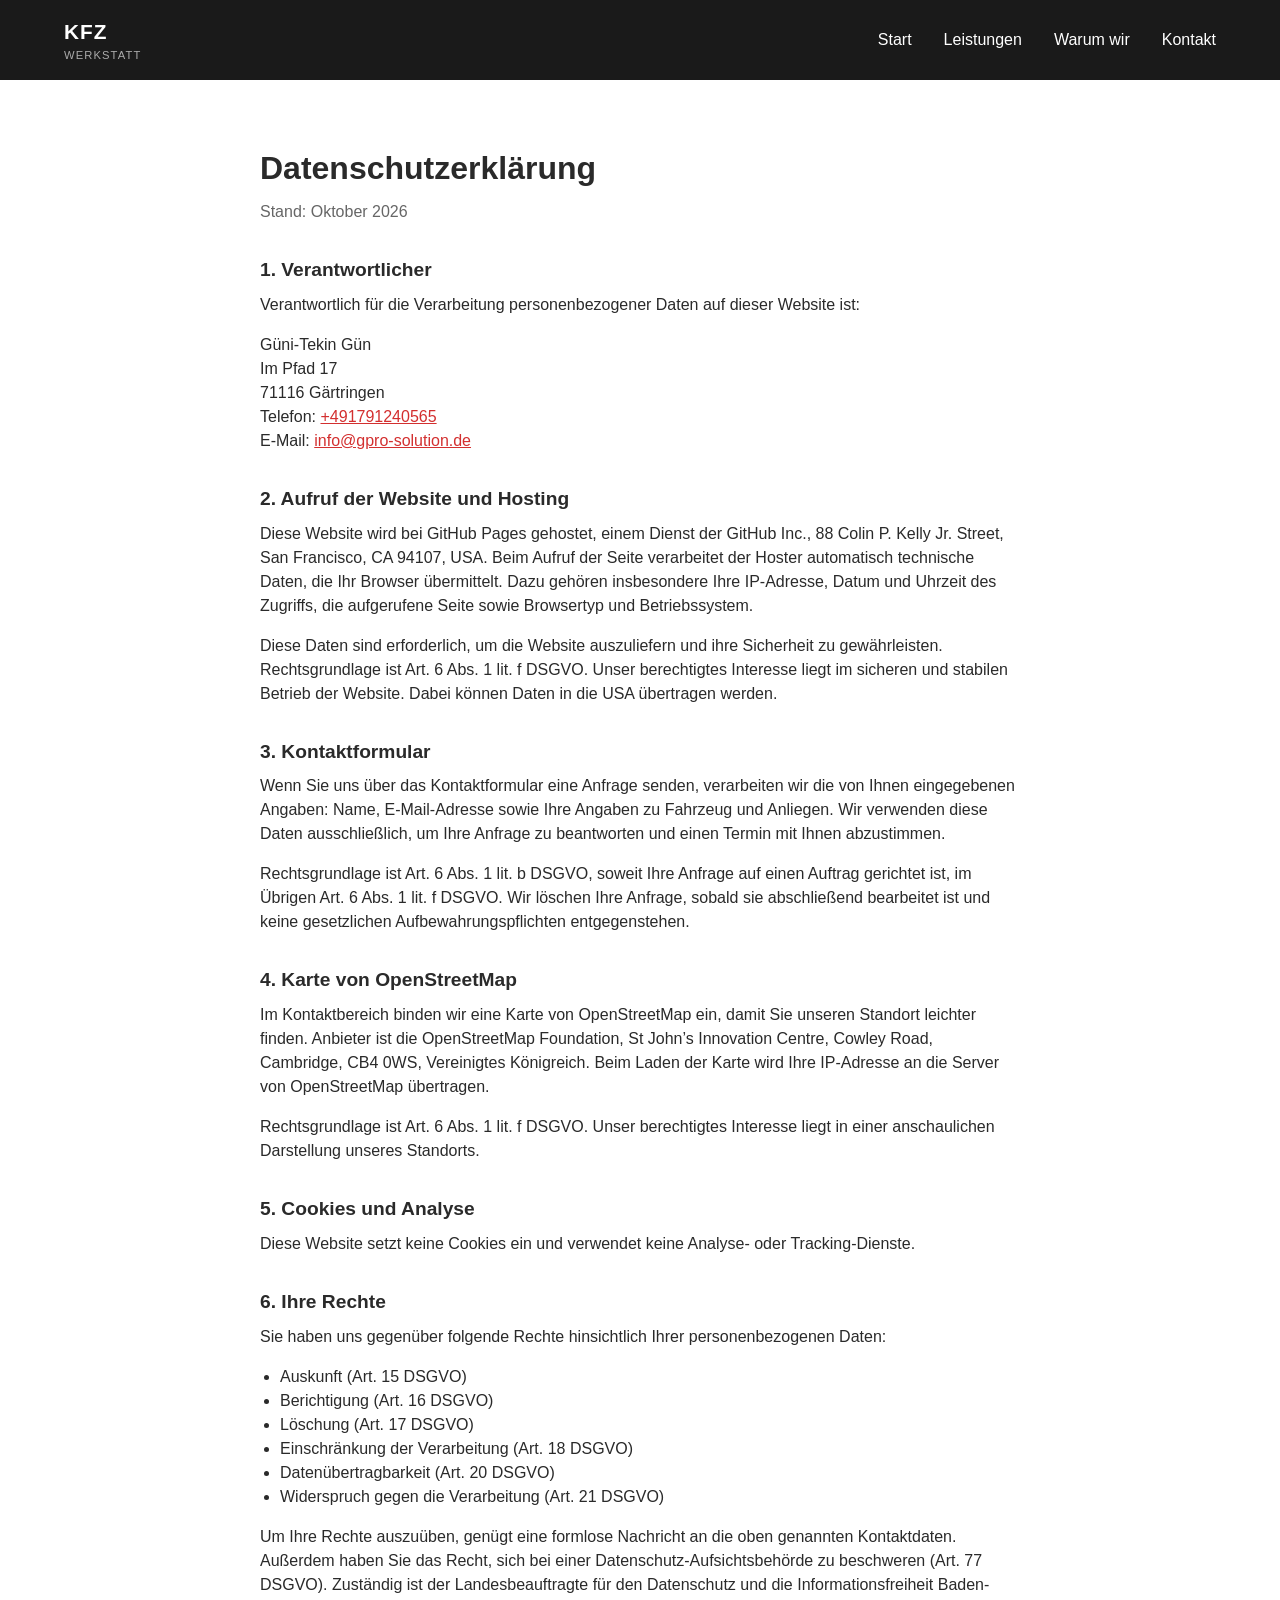
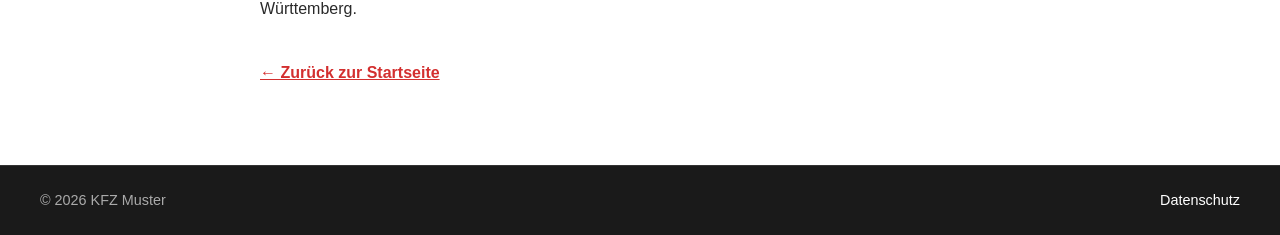
==== datenschutz.html @ 0c438302 "Datenschutzerklärung Datenschutzerklärung hinzugefügt" ====
<!DOCTYPE html>
<html lang="de">
<head>
  <meta charset="UTF-8">
  <meta name="viewport" content="width=device-width, initial-scale=1.0">
  <title>Datenschutzerklärung – KFZ Werkstatt Muster</title>
  <link rel="stylesheet" href="assets/css/style.css">
</head>
<body>

  <header class="site-header">
    <div class="header-inner">
      <a href="index.html" class="logo logo-link">
        <span class="logo-name">KFZ </span>
        <span class="logo-sub">Werkstatt</span>
      </a>
      <button class="burger" id="burgerBtn" aria-label="Menü öffnen">
        <span></span>
        <span></span>
        <span></span>
      </button>
      <nav class="main-nav" id="mainNav">
        <a href="index.html#hero">Start</a>
        <a href="index.html#leistungen">Leistungen</a>
        <a href="index.html#warum-wir">Warum wir</a>
        <a href="index.html#kontakt">Kontakt</a>
      </nav>
    </div>
  </header>

  <main class="legal">
    <div class="legal-inner">
      <h1>Datenschutzerklärung</h1>
      <p class="section-sub">Stand: Oktober 2026</p>

      <h2>1. Verantwortlicher</h2>
      <p>Verantwortlich für die Verarbeitung personenbezogener Daten auf dieser Website ist:</p>
      <p>
        Güni-Tekin Gün<br>
        Im Pfad 17<br>
        71116 Gärtringen<br>
        Telefon: <a href="tel:+491791240565">+491791240565</a><br>
        E-Mail: <a href="mailto:info@gpro-solution.de">info@gpro-solution.de</a>
      </p>

      <h2>2. Aufruf der Website und Hosting</h2>
      <p>
        Diese Website wird bei GitHub Pages gehostet, einem Dienst der GitHub Inc.,
        88 Colin P. Kelly Jr. Street, San Francisco, CA 94107, USA. Beim Aufruf der
        Seite verarbeitet der Hoster automatisch technische Daten, die Ihr Browser
        übermittelt. Dazu gehören insbesondere Ihre IP-Adresse, Datum und Uhrzeit des
        Zugriffs, die aufgerufene Seite sowie Browsertyp und Betriebssystem.
      </p>
      <p>
        Diese Daten sind erforderlich, um die Website auszuliefern und ihre Sicherheit
        zu gewährleisten. Rechtsgrundlage ist Art. 6 Abs. 1 lit. f DSGVO. Unser
        berechtigtes Interesse liegt im sicheren und stabilen Betrieb der Website.
        Dabei können Daten in die USA übertragen werden.
      </p>

      <h2>3. Kontaktformular</h2>
      <p>
        Wenn Sie uns über das Kontaktformular eine Anfrage senden, verarbeiten wir die
        von Ihnen eingegebenen Angaben: Name, E-Mail-Adresse sowie Ihre Angaben zu
        Fahrzeug und Anliegen. Wir verwenden diese Daten ausschließlich, um Ihre
        Anfrage zu beantworten und einen Termin mit Ihnen abzustimmen.
      </p>
      <p>
        Rechtsgrundlage ist Art. 6 Abs. 1 lit. b DSGVO, soweit Ihre Anfrage auf einen
        Auftrag gerichtet ist, im Übrigen Art. 6 Abs. 1 lit. f DSGVO. Wir löschen Ihre
        Anfrage, sobald sie abschließend bearbeitet ist und keine gesetzlichen
        Aufbewahrungspflichten entgegenstehen.
      </p>

      <h2>4. Karte von OpenStreetMap</h2>
      <p>
        Im Kontaktbereich binden wir eine Karte von OpenStreetMap ein, damit Sie unseren
        Standort leichter finden. Anbieter ist die OpenStreetMap Foundation,
        St John’s Innovation Centre, Cowley Road, Cambridge, CB4 0WS, Vereinigtes
        Königreich. Beim Laden der Karte wird Ihre IP-Adresse an die Server von
        OpenStreetMap übertragen.
      </p>
      <p>
        Rechtsgrundlage ist Art. 6 Abs. 1 lit. f DSGVO. Unser berechtigtes Interesse
        liegt in einer anschaulichen Darstellung unseres Standorts.
      </p>

      <h2>5. Cookies und Analyse</h2>
      <p>
        Diese Website setzt keine Cookies ein und verwendet keine Analyse- oder
        Tracking-Dienste.
      </p>

      <h2>6. Ihre Rechte</h2>
      <p>Sie haben uns gegenüber folgende Rechte hinsichtlich Ihrer personenbezogenen Daten:</p>
      <ul>
        <li>Auskunft (Art. 15 DSGVO)</li>
        <li>Berichtigung (Art. 16 DSGVO)</li>
        <li>Löschung (Art. 17 DSGVO)</li>
        <li>Einschränkung der Verarbeitung (Art. 18 DSGVO)</li>
        <li>Datenübertragbarkeit (Art. 20 DSGVO)</li>
        <li>Widerspruch gegen die Verarbeitung (Art. 21 DSGVO)</li>
      </ul>
      <p>
        Um Ihre Rechte auszuüben, genügt eine formlose Nachricht an die oben genannten
        Kontaktdaten. Außerdem haben Sie das Recht, sich bei einer
        Datenschutz-Aufsichtsbehörde zu beschweren (Art. 77 DSGVO). Zuständig ist der
        Landesbeauftragte für den Datenschutz und die Informationsfreiheit
        Baden-Württemberg.
      </p>

      <p class="legal-back"><a href="index.html">← Zurück zur Startseite</a></p>
    </div>
  </main>

  <footer class="site-footer">
    <div class="footer-inner">
      <span>© 2026 KFZ Muster</span>
      <nav class="footer-nav">
        <a href="datenschutz.html">Datenschutz</a>
      </nav>
    </div>
  </footer>

  <script src="assets/js/script.js"></script>
</body>
</html>
---- assets/css/style.css ----
/* --- Grundlagen --- */
html {
    scroll-behavior: smooth;
  }
* {
    margin: 0;
    padding: 0;
    box-sizing: border-box;
  }
  
  :root {
    --color-dark: #1a1a1a;
    --color-red: #d32f2f;
    --color-bg: #f5f3ef;
    --color-text: #2a2a2a;
    --font-main: 'Barlow', Arial, sans-serif;
  }
  
  body {
    font-family: var(--font-main);
    color: var(--color-text);
    line-height: 1.5;
  }
  
  /* --- Header --- */
  .site-header {
    position: sticky;
    top: 0;
    background: var(--color-dark);
    z-index: 100;
  }

  section[id] {
    scroll-margin-top: 80px;
  }
  
  .header-inner {
    display: flex;
    justify-content: space-between;
    align-items: center;
    padding: 1rem 1.5rem;
    max-width: 1200px;
    margin: 0 auto;
  }
  
  .logo-name {
    display: block;
    color: white;
    font-weight: 700;
    font-size: 1.3rem;
    letter-spacing: 0.05em;
  }
  
  .logo-sub {
    display: block;
    color: #aaa;
    font-size: 0.7rem;
    letter-spacing: 0.1em;
    text-transform: uppercase;
  }
  
  /* Navigation - Desktop */
  .main-nav {
    display: flex;
    gap: 2rem;
  }
  
  .main-nav a {
    color: white;
    text-decoration: none;
    font-weight: 500;
  }
  
  .main-nav a:hover {
    color: var(--color-red);
  }
  
  /* Hamburger - nur auf Mobile sichtbar */
  .burger {
    display: none;
    flex-direction: column;
    gap: 5px;
    background: none;
    border: none;
    cursor: pointer;
    padding: 0.5rem;
  }
  
  .burger span {
    width: 25px;
    height: 3px;
    background: white;
  }
  
  /* --- Hero --- */
  .hero {
    position: relative;
    padding: 6rem 1.5rem;
    background-image:
      linear-gradient(rgba(255, 255, 255, 0.462), rgba(255, 255, 255, 0.75)),
      url('../images/Werkstatt_StockBild.png');
    background-size: cover;
    background-position: center;
    background-repeat: no-repeat;
  }
  
  .hero-text {
    max-width: 1200px;
    margin: 0 auto;
  }
  
  .hero h1 {
    font-size: 2.8rem;
    line-height: 1.1;
    margin: 1rem 0;
  }
  
  .highlight {
    color: var(--color-red);
  }
  
  .hero-kicker {
    color: var(--color-red);
    font-weight: 700;
    letter-spacing: 0.05em;
  }
  
  .hero-desc {
    max-width: 500px;
    margin: 1rem 0 2rem;
    font-size: 1.05rem;
  }
  
  .btn-primary {
    display: inline-block;
    background: var(--color-red);
    color: white;
    padding: 1rem 2rem;
    text-decoration: none;
    font-weight: 700;
    letter-spacing: 0.03em;
  }
  
  .btn-primary:hover {
    background: #a02525;
  }
  
  /* --- Mobile --- */
  @media (max-width: 768px) {
    .burger {
      display: flex;
    }
  
    .main-nav {
      display: none;
      flex-direction: column;
      position: absolute;
      top: 100%;
      left: 0;
      right: 0;
      background: var(--color-dark);
      padding: 1rem 1.5rem;
    }
  
    .main-nav.is-open {
      display: flex;
    }
  
    .hero h1 {
      font-size: 2rem;
    }
  }
  /* --- Services --- */
.services {
    background: white;
    padding: 4rem 1.5rem;
  }
  
  .services-inner {
    max-width: 1200px;
    margin: 0 auto;
  }
  
  .services h2 {
    font-size: 2rem;
    margin-bottom: 0.5rem;
  }
  
  .section-sub {
    color: #666;
    margin-bottom: 2.5rem;
  }
  
  .services-grid {
    display: grid;
    grid-template-columns: repeat(auto-fit, minmax(280px, 1fr));
    gap: 1.5rem;
  }
  
  .service-card {
    background: var(--color-bg);
    padding: 2rem;
    border: 1px solid #e5e2dc;
    transition: transform 0.2s ease, box-shadow 0.2s ease;
  }
  
  .service-card:hover {
    transform: translateY(-4px);
    box-shadow: 0 8px 20px rgba(0,0,0,0.08);
  }
  
  .service-icon {
    font-size: 2rem;
    margin-bottom: 1rem;
  }
  
  .service-card h3 {
    margin-bottom: 0.5rem;
    font-size: 1.2rem;
  }
  
  .service-card p {
    color: #555;
    font-size: 0.95rem;
  }
  /* --- Why Us --- */
.why-us {
    background: var(--color-dark);
    padding: 4rem 1.5rem;
    color: white;
  }
  
  .why-us-inner {
    max-width: 1200px;
    margin: 0 auto;
  }
  
  .why-us h2 {
    font-size: 2rem;
    margin-bottom: 0.5rem;
    color: white;
  }
  
  .why-us .section-sub {
    color: #bbb;
    margin-bottom: 2.5rem;
  }
  
  .why-grid {
    display: grid;
    grid-template-columns: repeat(auto-fit, minmax(260px, 1fr));
    gap: 2rem;
  }
  
  .why-number {
    font-size: 2.5rem;
    font-weight: 700;
    color: var(--color-red);
    margin-bottom: 0.5rem;
  }
  
  .why-card h3 {
    font-size: 1.2rem;
    margin-bottom: 0.5rem;
    color: white;
  }
  
  .why-card p {
    color: #ccc;
    font-size: 0.95rem;
  }
  /* --- Contact --- */
.contact {
    background: white;
    padding: 4rem 1.5rem;
  }
  
  .contact-inner {
    max-width: 1200px;
    margin: 0 auto;
  }
  
  .contact h2 {
    font-size: 2rem;
    margin-bottom: 0.5rem;
  }
  
  .contact-grid {
    display: grid;
    grid-template-columns: 1fr 1fr;
    gap: 3rem;
    margin-top: 2.5rem;
  }
  
  .contact-info h3 {
    font-size: 1rem;
    text-transform: uppercase;
    letter-spacing: 0.05em;
    color: var(--color-red);
    margin-top: 1.5rem;
    margin-bottom: 0.3rem;
  }

  .contact-image {
    width: 100%;
    height: 100%;
    min-height: 280px;
    object-fit: cover;
  }
  
  .contact-info h3:first-child {
    margin-top: 0;
  }
  
  .contact-info a {
    color: var(--color-text);
  }
  
  .map-wrapper {
    margin-top: 1.5rem;
  }
  
  /* Formular */
  .contact-form {
    display: flex;
    flex-direction: column;
    gap: 0.4rem;
  }
  
  .contact-form label {
    font-weight: 600;
    font-size: 0.9rem;
    margin-top: 0.8rem;
  }
  
  .contact-form input,
  .contact-form textarea {
    padding: 0.7rem;
    border: 1px solid #ccc;
    font-family: inherit;
    font-size: 1rem;
  }
  
  .contact-form input:focus,
  .contact-form textarea:focus {
    outline: none;
    border-color: var(--color-red);
  }
  
  .checkbox-label {
    display: flex;
    align-items: flex-start;
    gap: 0.5rem;
    font-weight: 400;
    font-size: 0.85rem;
  }
  
  .checkbox-label input {
    width: auto;
    margin-top: 0.2rem;
  }
  
  .contact-form button {
    margin-top: 1.5rem;
    border: none;
    cursor: pointer;
    width: fit-content;
  }
  
  /* Mobile: Grid untereinander */
  @media (max-width: 768px) {
    .contact-grid {
      grid-template-columns: 1fr;
    }
  }
  /* --- Rechtstexte (Datenschutz) --- */
  .logo-link {
    text-decoration: none;
  }

  .legal {
    background: white;
    padding: 4rem 1.5rem;
  }

  .legal-inner {
    max-width: 760px;
    margin: 0 auto;
  }

  .legal h1 {
    font-size: 2rem;
    margin-bottom: 0.5rem;
  }

  .legal h2 {
    font-size: 1.2rem;
    margin: 2rem 0 0.5rem;
  }

  .legal p {
    margin-bottom: 1rem;
  }

  .legal ul {
    margin: 0 0 1rem 1.25rem;
  }

  .legal a {
    color: var(--color-red);
  }

  .legal-back {
    margin-top: 2.5rem;
    font-weight: 600;
  }

  /* --- Footer --- */
  .site-footer {
    background: var(--color-dark);
    color: #aaa;
    padding: 1.5rem;
    font-size: 0.9rem;
    border-top: 1px solid #333;
  }

  .footer-inner {
    display: flex;
    justify-content: space-between;
    align-items: center;
    flex-wrap: wrap;
    gap: 0.5rem 2rem;
    max-width: 1200px;
    margin: 0 auto;
  }

  .footer-nav a {
    color: white;
    text-decoration: none;
  }

  .footer-nav a:hover {
    color: var(--color-red);
  }
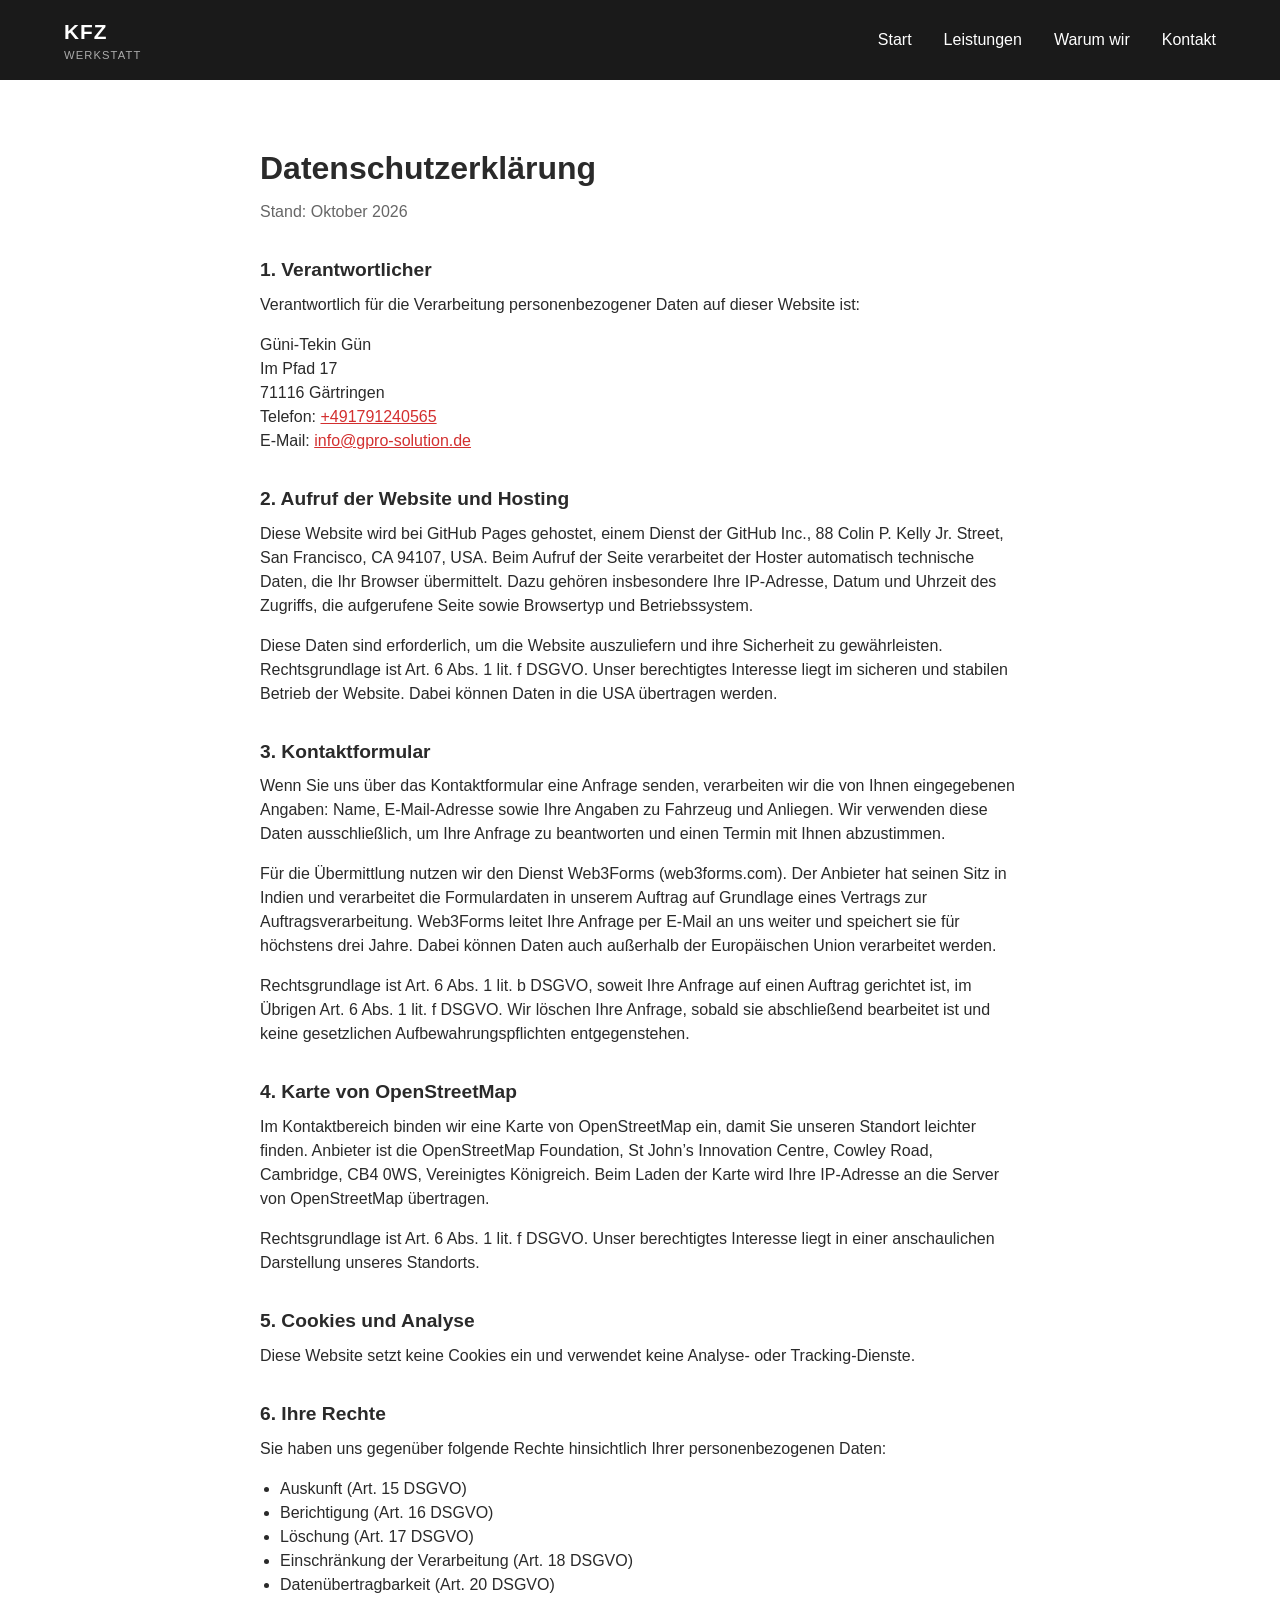
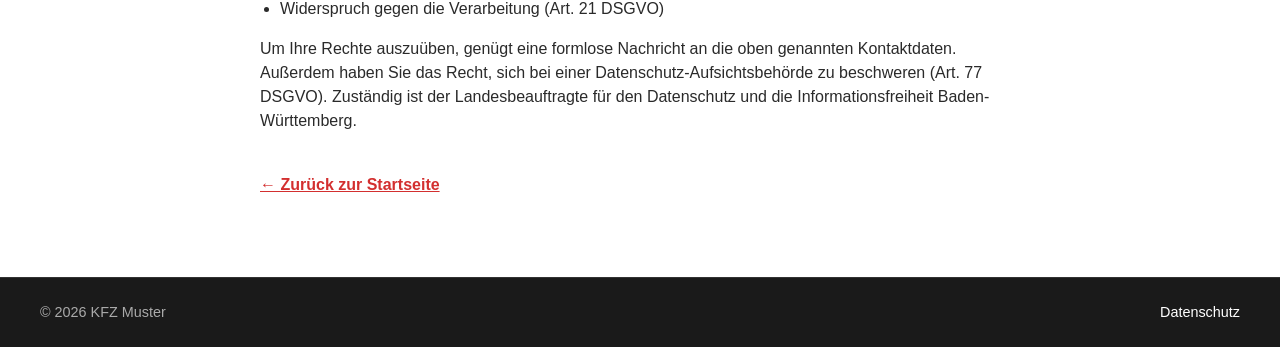
==== commit c7969235: "Kontaktformular mit Web3Forms" ====
--- a/datenschutz.html
+++ b/datenschutz.html
@@ -66,6 +66,14 @@
         Anfrage zu beantworten und einen Termin mit Ihnen abzustimmen.
       </p>
       <p>
+        Für die Übermittlung nutzen wir den Dienst Web3Forms (web3forms.com). Der
+        Anbieter hat seinen Sitz in Indien und verarbeitet die Formulardaten in unserem
+        Auftrag auf Grundlage eines Vertrags zur Auftragsverarbeitung. Web3Forms leitet
+        Ihre Anfrage per E-Mail an uns weiter und speichert sie für höchstens drei
+        Jahre. Dabei können Daten auch außerhalb der Europäischen Union verarbeitet
+        werden.
+      </p>
+      <p>
         Rechtsgrundlage ist Art. 6 Abs. 1 lit. b DSGVO, soweit Ihre Anfrage auf einen
         Auftrag gerichtet ist, im Übrigen Art. 6 Abs. 1 lit. f DSGVO. Wir löschen Ihre
         Anfrage, sobald sie abschließend bearbeitet ist und keine gesetzlichen
--- a/assets/css/style.css
+++ b/assets/css/style.css
@@ -442,3 +442,23 @@
   .footer-nav a:hover {
     color: var(--color-red);
   }
+
+  /* --- Rückmeldung Kontaktformular --- */
+  .form-status {
+    margin-top: 0.8rem;
+    font-weight: 600;
+    min-height: 1.5em;
+  }
+
+  .form-status.is-success {
+    color: #2e7d32;
+  }
+
+  .form-status.is-error {
+    color: var(--color-red);
+  }
+
+  .contact-form button:disabled {
+    opacity: 0.6;
+    cursor: wait;
+  }
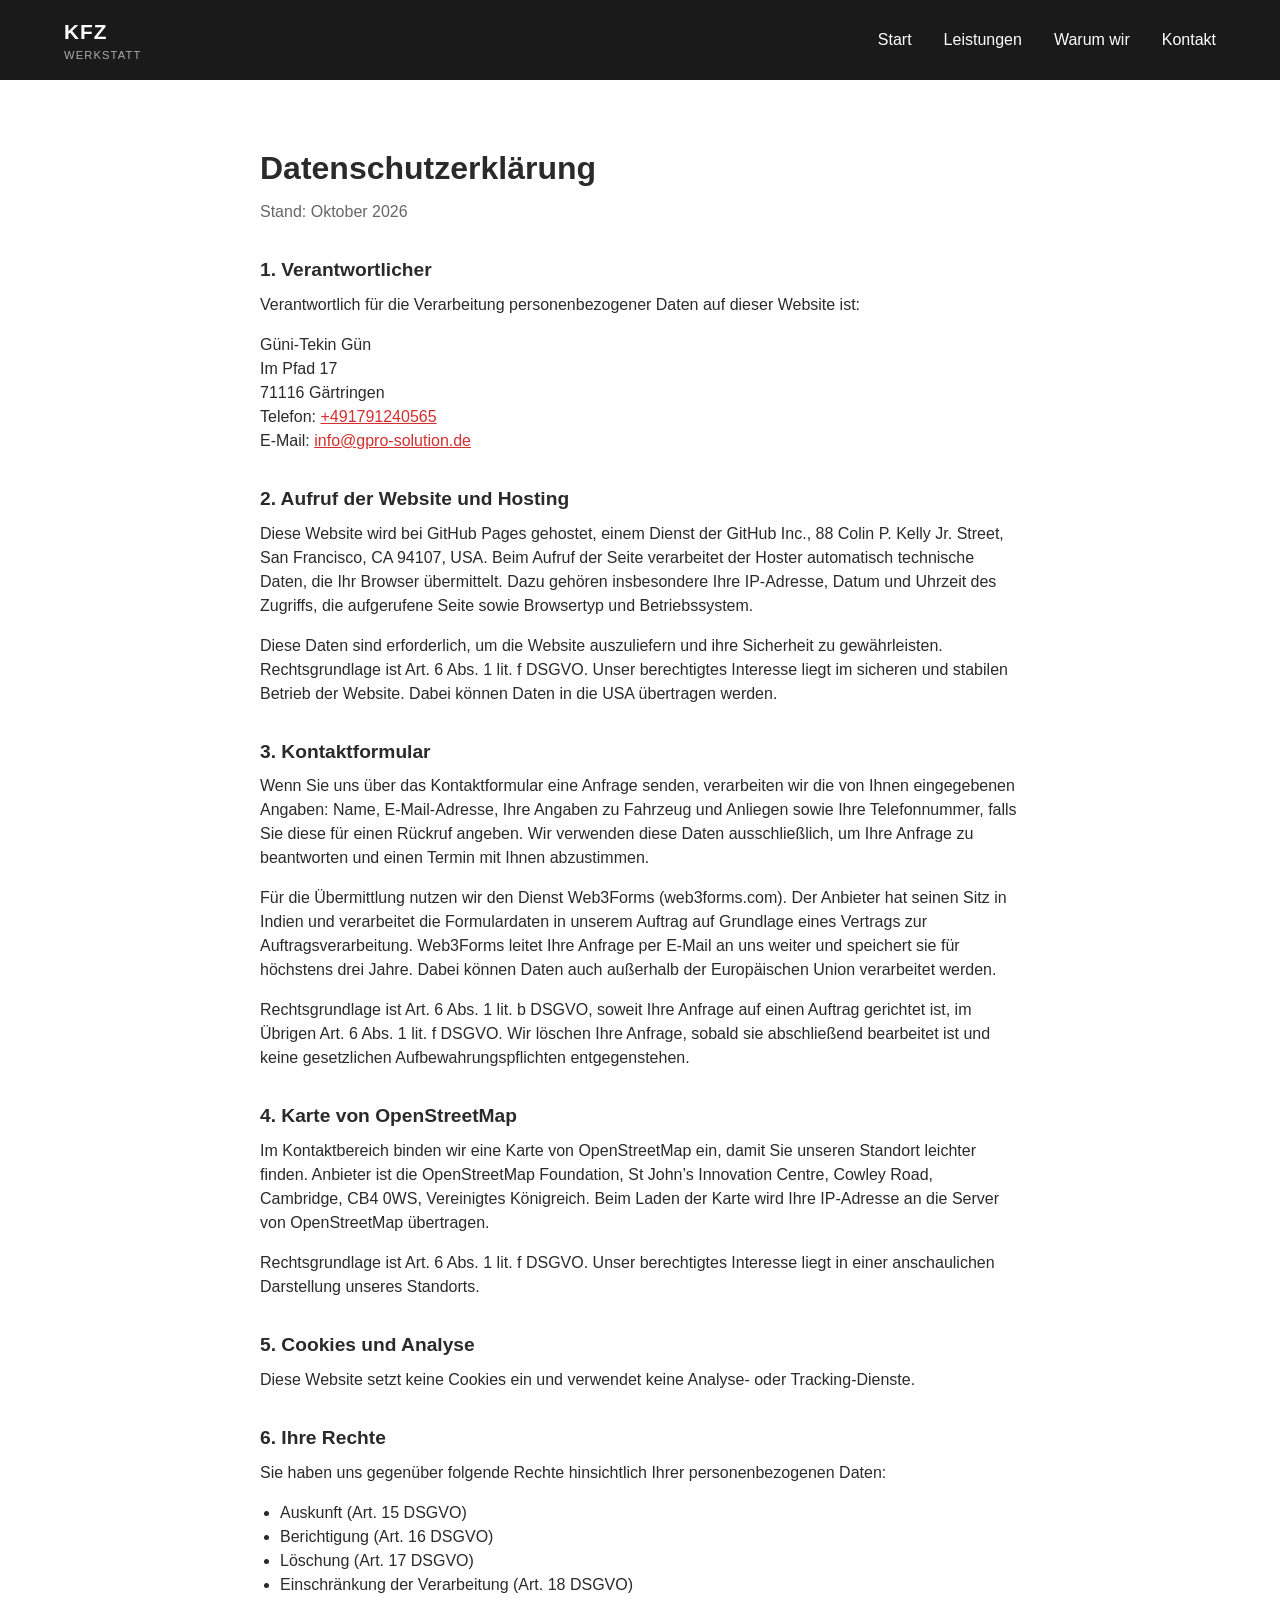
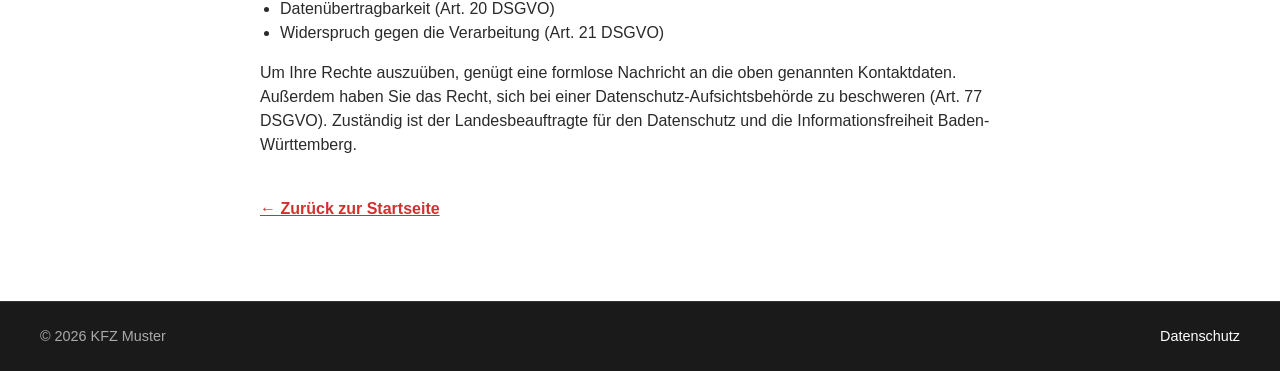
==== commit 8ef3da68: "Telefonfeld im Kontaktformular" ====
--- a/datenschutz.html
+++ b/datenschutz.html
@@ -61,8 +61,9 @@
       <h2>3. Kontaktformular</h2>
       <p>
         Wenn Sie uns über das Kontaktformular eine Anfrage senden, verarbeiten wir die
-        von Ihnen eingegebenen Angaben: Name, E-Mail-Adresse sowie Ihre Angaben zu
-        Fahrzeug und Anliegen. Wir verwenden diese Daten ausschließlich, um Ihre
+        von Ihnen eingegebenen Angaben: Name, E-Mail-Adresse, Ihre Angaben zu Fahrzeug
+        und Anliegen sowie Ihre Telefonnummer, falls Sie diese für einen Rückruf
+        angeben. Wir verwenden diese Daten ausschließlich, um Ihre
         Anfrage zu beantworten und einen Termin mit Ihnen abzustimmen.
       </p>
       <p>
--- a/assets/css/style.css
+++ b/assets/css/style.css
@@ -462,3 +462,8 @@
     opacity: 0.6;
     cursor: wait;
   }
+
+  .label-hint {
+    font-weight: 400;
+    color: #666;
+  }
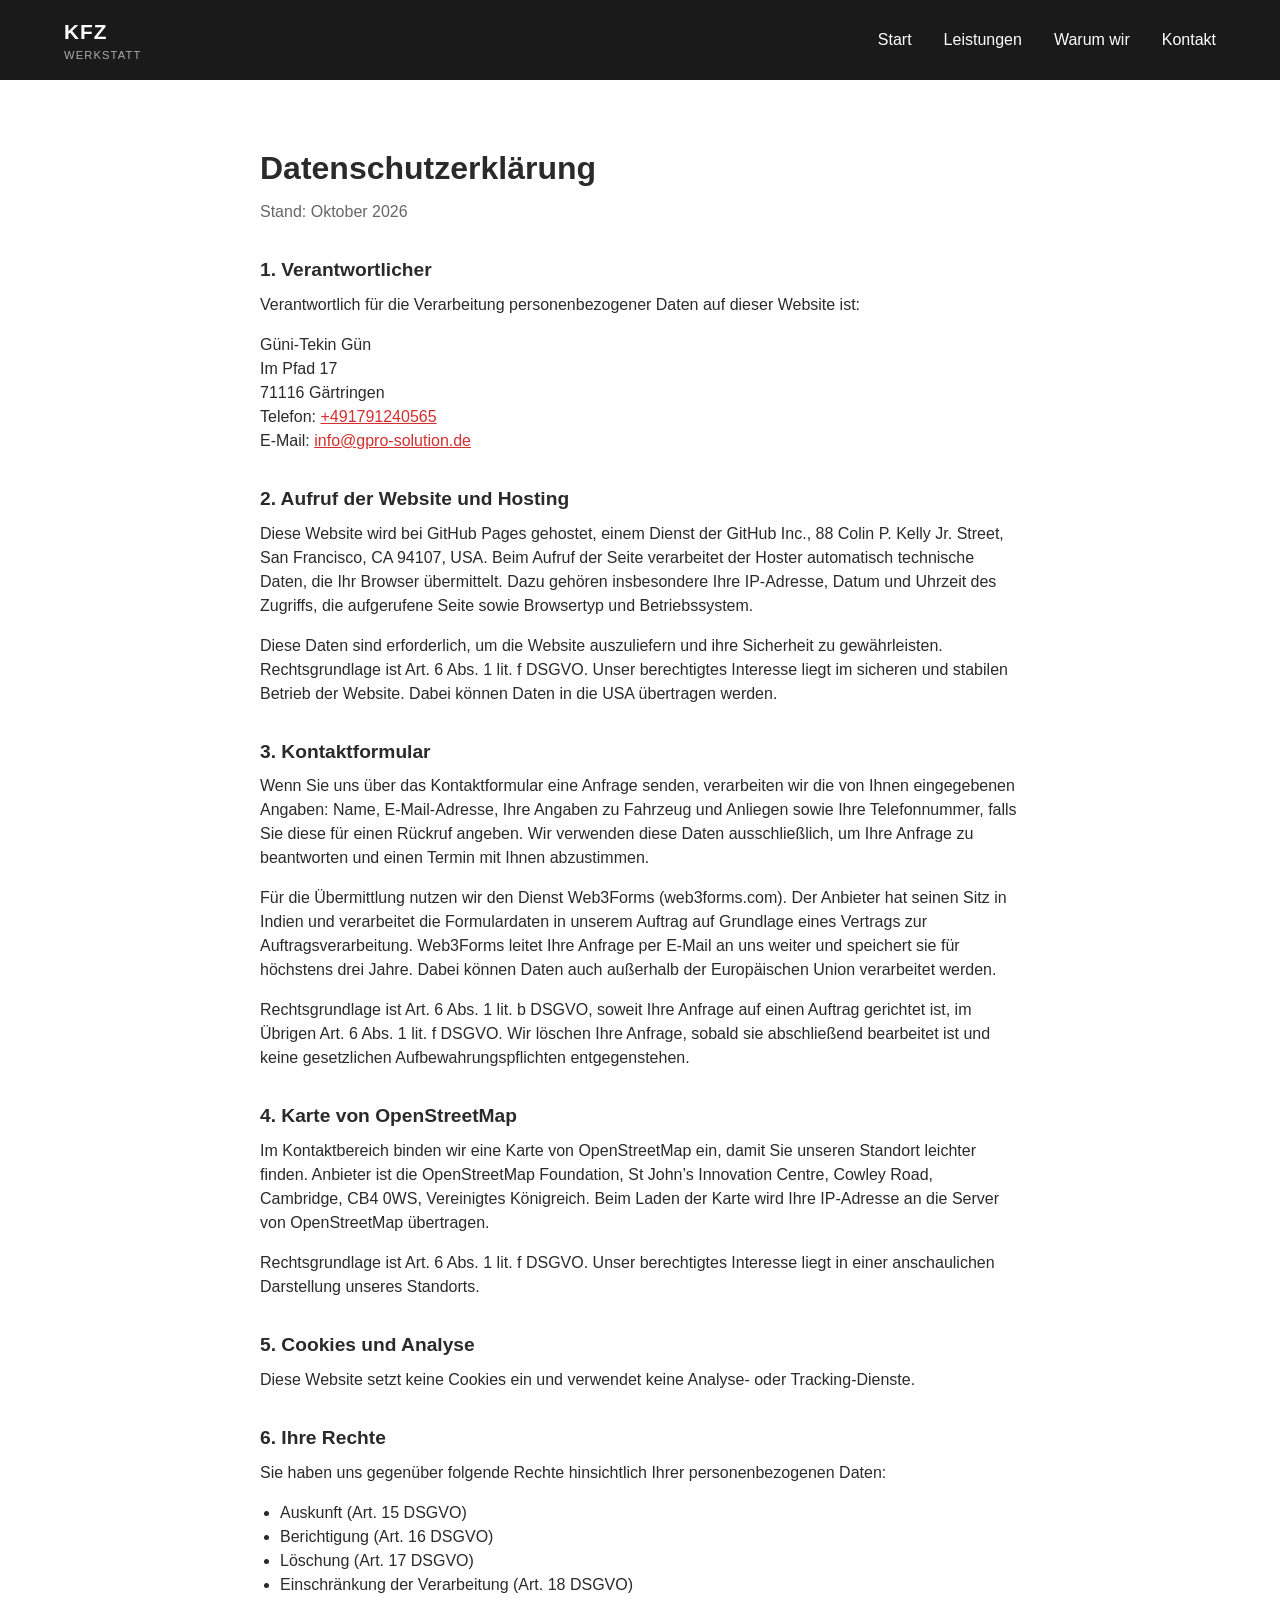
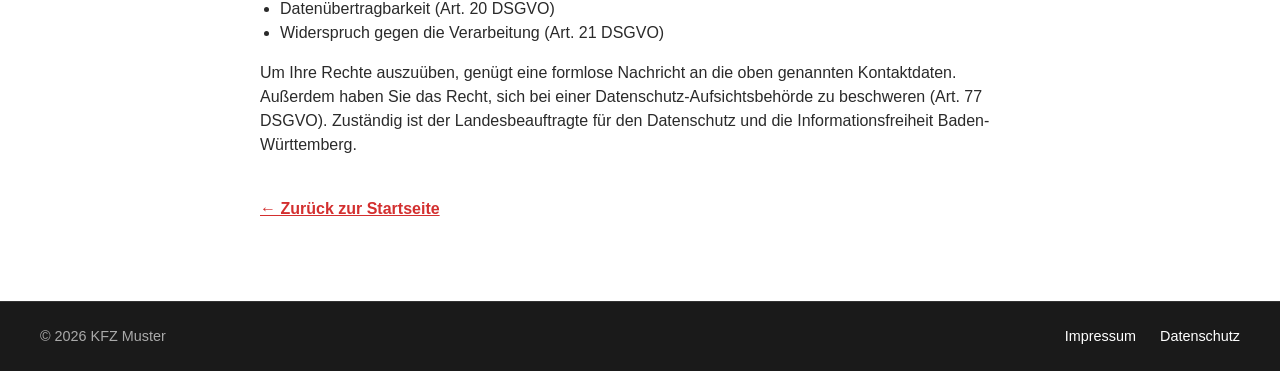
==== commit b39b2fda: "Impressum" ====
--- a/datenschutz.html
+++ b/datenschutz.html
@@ -126,6 +126,7 @@
     <div class="footer-inner">
       <span>© 2026 KFZ Muster</span>
       <nav class="footer-nav">
+        <a href="impressum.html">Impressum</a>
         <a href="datenschutz.html">Datenschutz</a>
       </nav>
     </div>
--- a/assets/css/style.css
+++ b/assets/css/style.css
@@ -434,6 +434,11 @@
     margin: 0 auto;
   }
 
+  .footer-nav {
+    display: flex;
+    gap: 1.5rem;
+  }
+
   .footer-nav a {
     color: white;
     text-decoration: none;
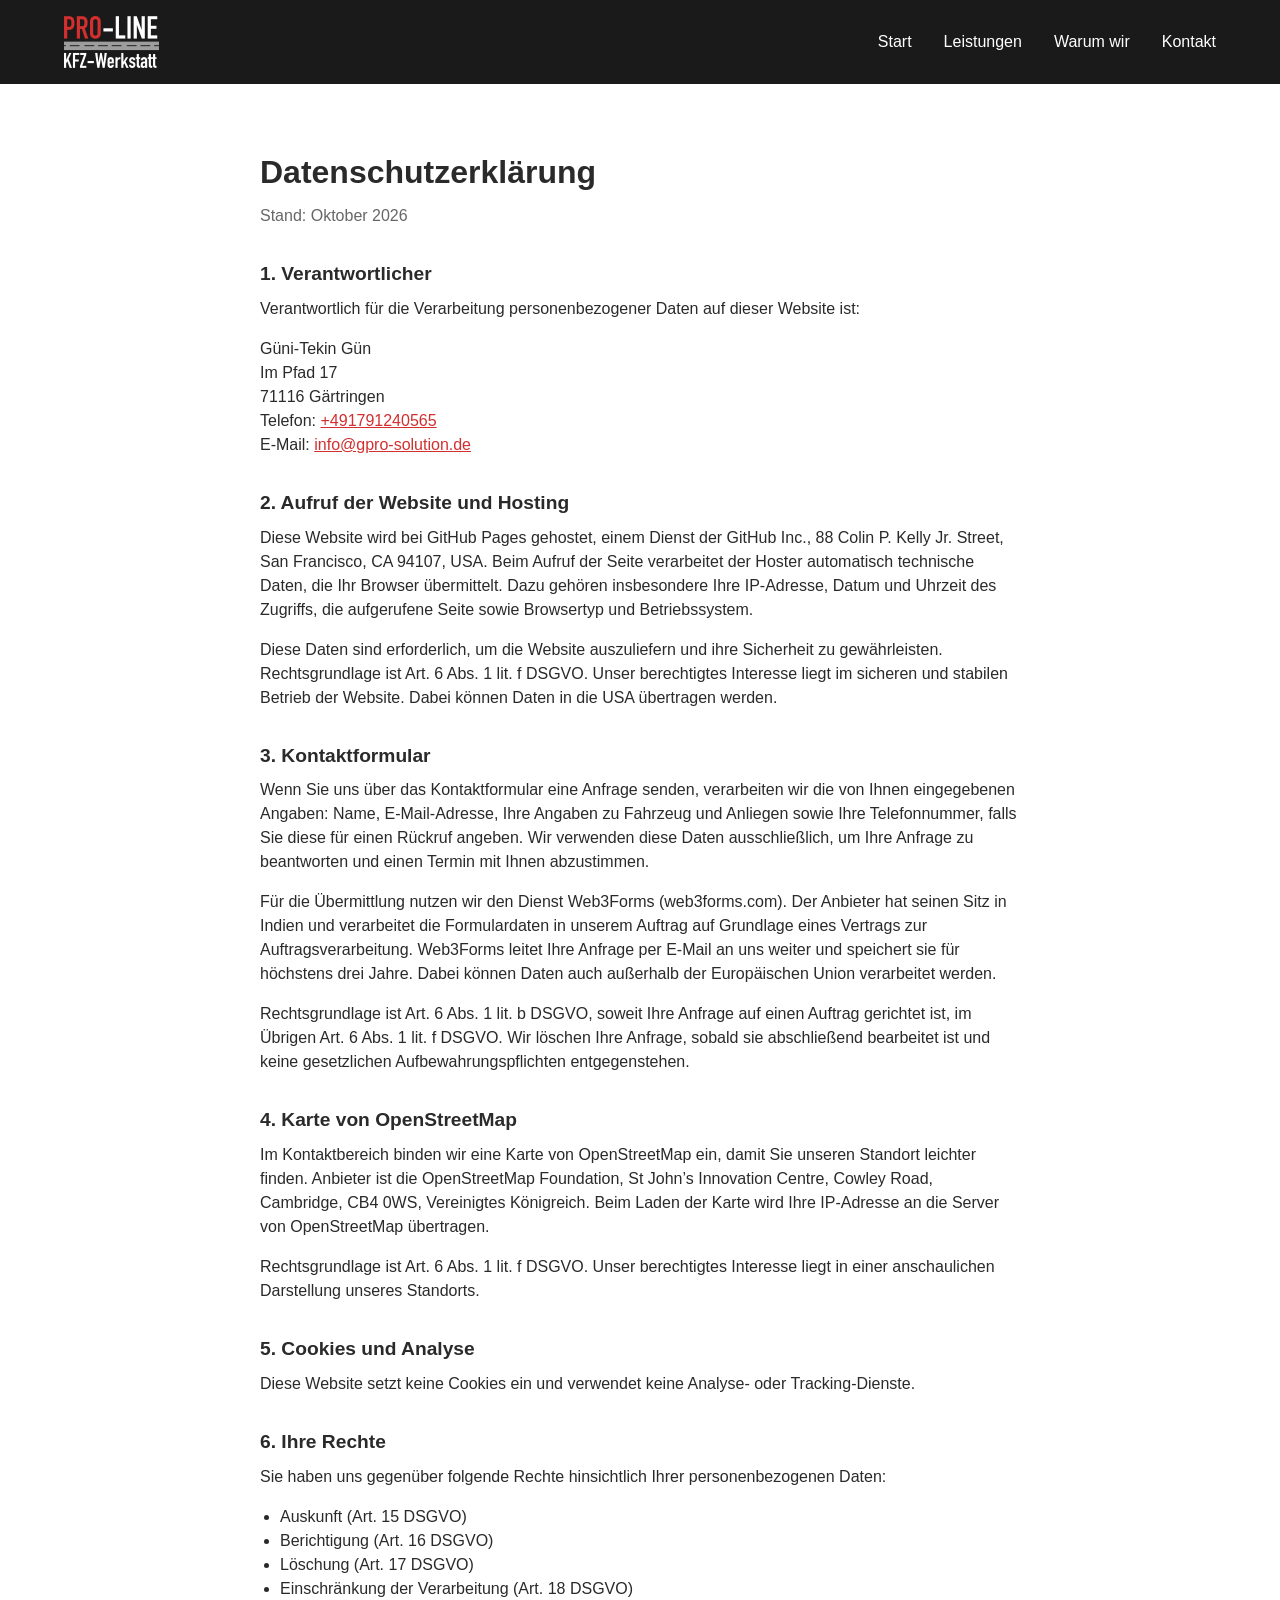
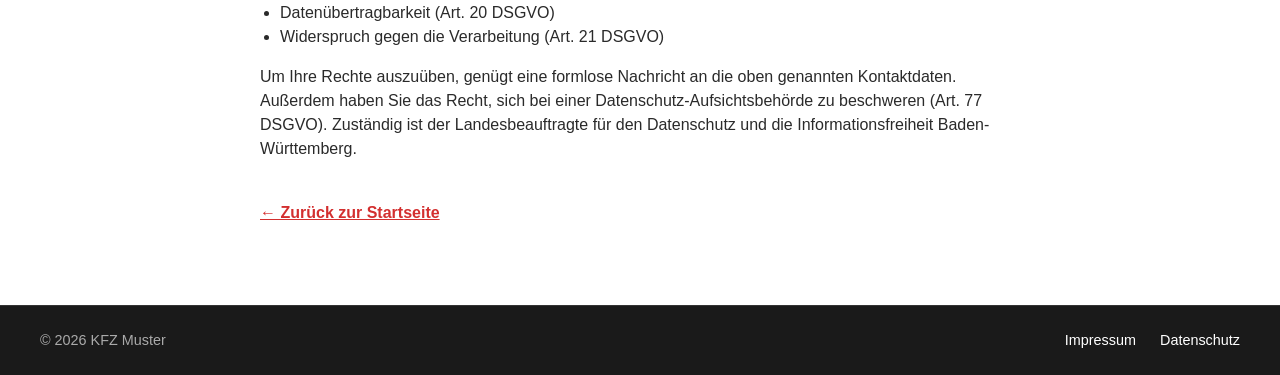
==== commit 456d1238: "Logo" ====
--- a/datenschutz.html
+++ b/datenschutz.html
@@ -11,8 +11,7 @@
   <header class="site-header">
     <div class="header-inner">
       <a href="index.html" class="logo logo-link">
-        <span class="logo-name">KFZ </span>
-        <span class="logo-sub">Werkstatt</span>
+        <img src="assets/images/logo-proline.png" alt="Pro-Line KFZ-Werkstatt" class="logo-img" width="380" height="208">
       </a>
       <button class="burger" id="burgerBtn" aria-label="Menü öffnen">
         <span></span>
--- a/assets/css/style.css
+++ b/assets/css/style.css
@@ -31,7 +31,7 @@
   }
 
   section[id] {
-    scroll-margin-top: 80px;
+    scroll-margin-top: 90px;
   }
   
   .header-inner {
@@ -472,3 +472,14 @@
     font-weight: 400;
     color: #666;
   }
+
+  /* --- Logo im Header --- */
+  .logo-link {
+    display: block;
+  }
+
+  .logo-img {
+    display: block;
+    height: 52px;
+    width: auto;
+  }
